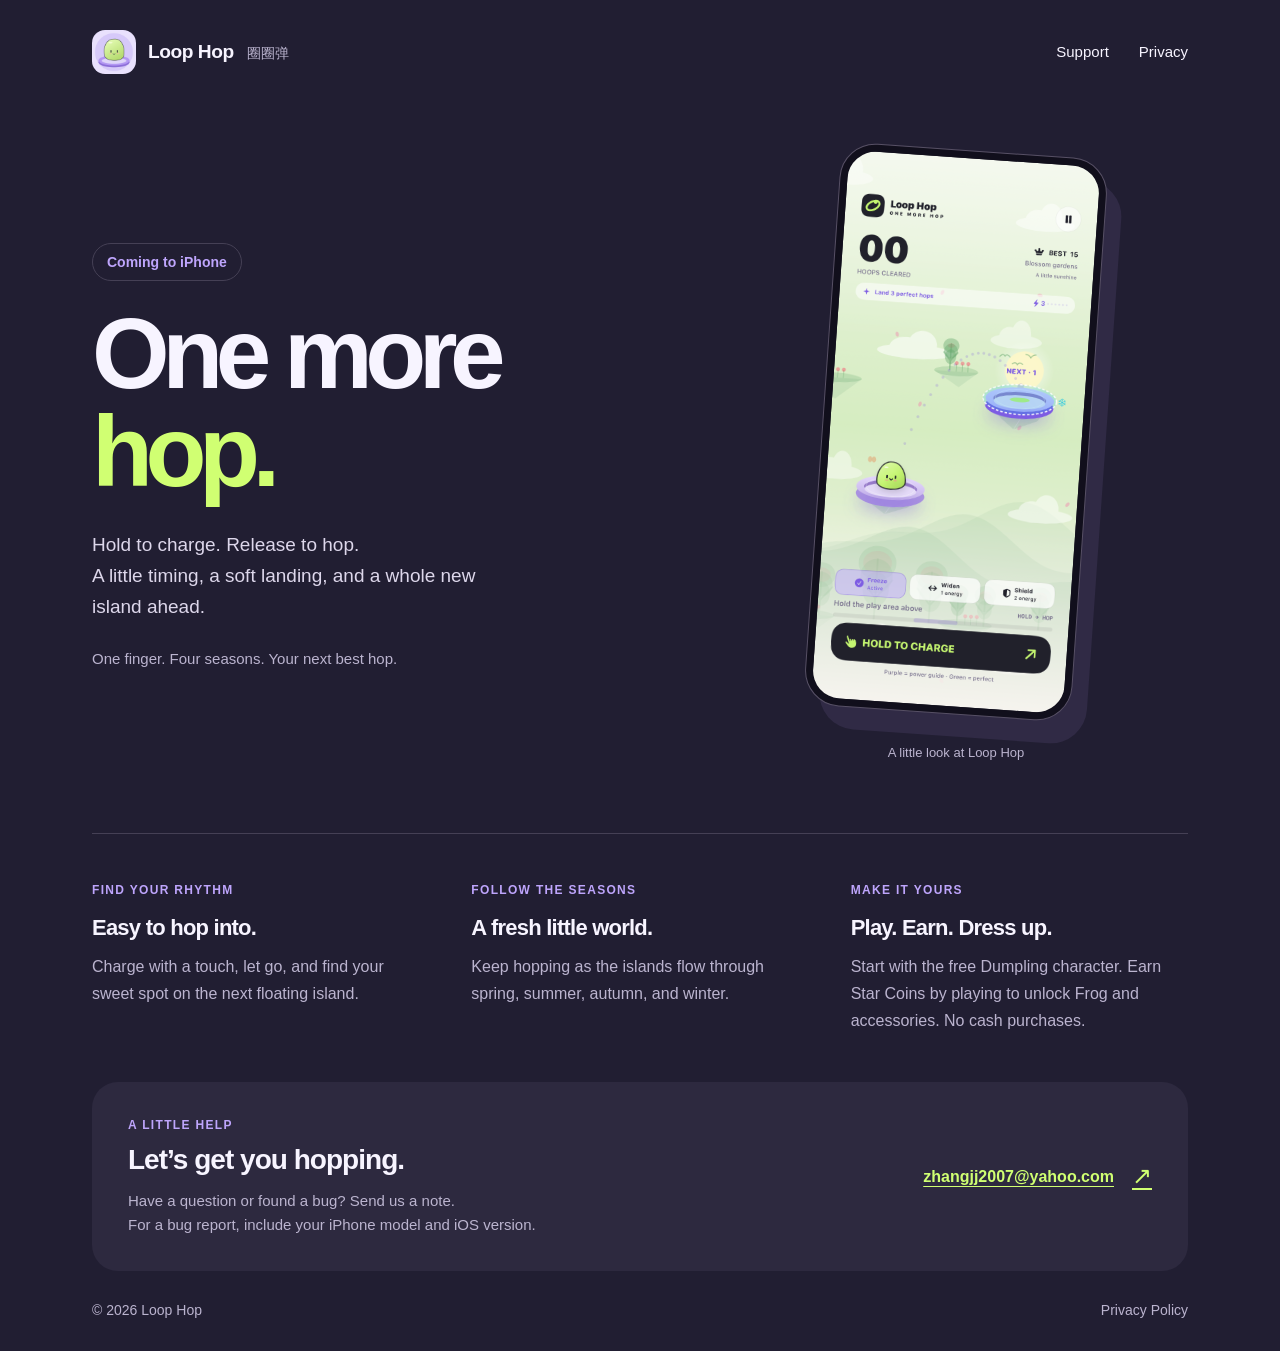
==== index.html @ cc68b2be "Publish Loop Hop website, support, and privacy policy" ====
<!doctype html>
<html lang="en">
<head>
  <meta charset="utf-8">
  <meta name="viewport" content="width=device-width, initial-scale=1">
  <meta name="theme-color" content="#211e32">
  <meta name="description" content="Loop Hop is a one-finger hopping game for iPhone. Hold to charge, release to hop, and explore floating islands through four seasons.">
  <link rel="canonical" href="https://peterjiajunzhang.github.io/">
  <title>Loop Hop — One more hop</title>
  <link rel="icon" type="image/png" href="assets/app-icon.png">
  <link rel="stylesheet" href="assets/style.css">
</head>
<body>
  <a class="skip-link" href="#main">Skip to content</a>
  <div class="site-shell">
    <header class="site-header">
      <a class="brand" href="./" aria-label="Loop Hop home">
        <img src="assets/app-icon.png" alt="" width="44" height="44">
        <span>Loop Hop <span class="brand-cn" lang="zh-Hans">圈圈弹</span></span>
      </a>
      <nav aria-label="Main navigation">
        <a href="#support">Support</a>
        <a href="privacy/">Privacy</a>
      </nav>
    </header>

    <main id="main">
      <section class="hero" aria-labelledby="hero-title">
        <div class="hero-copy">
          <p class="release-note">Coming to iPhone</p>
          <h1 id="hero-title">One more<br><span>hop.</span></h1>
          <p class="hero-description">Hold to charge. Release to hop.<br>A little timing, a soft landing, and a whole new island ahead.</p>
          <p class="play-note">One finger. Four seasons. Your next best hop.</p>
        </div>
        <figure class="game-preview">
          <div class="screen-wrap">
            <img class="game-screen" src="assets/gameplay.png" alt="Loop Hop gameplay: a smiling green character prepares to jump between floating islands in a spring garden." width="1320" height="2868" fetchpriority="high">
          </div>
          <figcaption>A little look at Loop Hop</figcaption>
        </figure>
      </section>

      <section class="game-details" aria-label="About the game">
        <div>
          <span class="detail-label">FIND YOUR RHYTHM</span>
          <h2>Easy to hop into.</h2>
          <p>Charge with a touch, let go, and find your sweet spot on the next floating island.</p>
        </div>
        <div>
          <span class="detail-label">FOLLOW THE SEASONS</span>
          <h2>A fresh little world.</h2>
          <p>Keep hopping as the islands flow through spring, summer, autumn, and winter.</p>
        </div>
        <div>
          <span class="detail-label">MAKE IT YOURS</span>
          <h2>Play. Earn. Dress up.</h2>
          <p>Start with the free Dumpling character. Earn Star Coins by playing to unlock Frog and accessories. No cash purchases.</p>
        </div>
      </section>

      <section class="support" id="support" aria-labelledby="support-title">
        <div>
          <p class="eyebrow">A LITTLE HELP</p>
          <h2 id="support-title">Let’s get you hopping.</h2>
          <p>Have a question or found a bug? Send us a note.<br>For a bug report, include your iPhone model and iOS version.</p>
        </div>
        <a class="email-link" href="mailto:zhangjj2007@yahoo.com"><span class="email-address">zhangjj2007@yahoo.com</span><span class="email-arrow" aria-hidden="true">↗</span></a>
      </section>
    </main>

    <footer class="site-footer">
      <span>© 2026 Loop Hop</span>
      <a href="privacy/">Privacy Policy</a>
    </footer>
  </div>
</body>
</html>
---- assets/style.css ----
:root {
  color-scheme: dark;
  --background: #211e32;
  --surface: #2d293f;
  --text: #f7f4ff;
  --muted: #bbb4cf;
  --lime: #d0ff72;
  --line: #454055;
  --purple: #bea5fc;
  font-family: -apple-system, BlinkMacSystemFont, "Segoe UI", sans-serif;
  font-synthesis: none;
  text-rendering: optimizeLegibility;
}
* { box-sizing: border-box; }
html { scroll-behavior: smooth; }
body { margin: 0; background: var(--background); color: var(--text); font-size: 1rem; line-height: 1.6; }
a { color: inherit; text-underline-offset: .24em; }
a:hover { color: var(--lime); }
a:focus-visible { outline: 3px solid var(--lime); outline-offset: 6px; border-radius: 4px; }
img { max-width: 100%; display: block; }
.site-shell { max-width: 1192px; padding: 0 48px; margin-inline: auto; }
.skip-link { position: absolute; left: 24px; top: -100px; background: var(--lime); color: var(--background); padding: 12px 20px; z-index: 10; border-radius: 12px; }
.skip-link:focus { top: 12px; color: var(--background); }
.site-header { display: flex; flex-wrap: wrap; justify-content: space-between; align-items: center; gap: 24px; padding: 30px 0; }
.brand { display: flex; align-items: center; gap: 12px; text-decoration: none; font-size: 1.2rem; font-weight: 750; letter-spacing: -.025em; }
.brand img { border-radius: 13px; }
.brand-cn { margin-left: 8px; font-size: .875rem; font-weight: 500; color: var(--muted); letter-spacing: 0; }
nav { display: flex; gap: 30px; font-size: .9375rem; }
nav a { text-decoration: none; }
.hero { display: grid; grid-template-columns: 1.2fr .8fr; align-items: center; gap: 72px; padding: 46px 34px 70px 0; }
.release-note { display: inline-block; margin: 0 0 24px; padding: 7px 14px; border: 1px solid var(--line); border-radius: 100px; font-size: .875rem; font-weight: 550; color: var(--purple); }
h1 { margin: 0; font-size: clamp(4.2rem, 7.8vw, 6.5rem); line-height: .98; font-weight: 850; letter-spacing: -.075em; }
h1 span { color: var(--lime); }
.hero-description { max-width: 420px; margin: 28px 0 0; font-size: 1.1875rem; line-height: 1.65; color: #ddd7eb; }
.play-note { color: var(--muted); font-size: .9375rem; margin: 24px 0 0; }
.game-preview { margin: 0; justify-self: center; width: 268px; max-width: 100%; }
.screen-wrap { padding: 7px; background: #110f1c; border: 1px solid #575065; border-radius: 36px; box-shadow: 16px 22px 0 #302a45; transform: rotate(4deg); }
.game-screen { width: 100%; height: auto; border-radius: 28px; }
figcaption { color: var(--muted); text-align: center; margin-top: 29px; font-size: .8125rem; }
.game-details { border-top: 1px solid var(--line); display: grid; grid-template-columns: repeat(3, 1fr); gap: 42px; padding: 42px 0 48px; }
.detail-label, .eyebrow { font-size: .75rem; font-weight: 700; letter-spacing: .11em; color: var(--purple); }
h2 { font-size: 1.375rem; letter-spacing: -.035em; line-height: 1.3; }
.game-details h2 { margin: 12px 0 10px; }
.game-details p { color: var(--muted); margin: 0; line-height: 1.7; }
.support { display: flex; align-items: center; justify-content: space-between; gap: 32px; background: var(--surface); padding: 34px 36px; border-radius: 26px; scroll-margin-top: 24px; }
.support .eyebrow { margin: 0 0 7px; }
.support h2 { margin: 0 0 10px; font-size: 1.75rem; }
.support p:not(.eyebrow) { color: var(--muted); margin: 0; font-size: .9375rem; }
.email-link { display: inline-flex; align-items: center; gap: 18px; min-width: 0; max-width: 100%; color: var(--lime); font-size: 1rem; font-weight: 600; }
.email-address { min-width: 0; overflow-wrap: anywhere; }
.email-arrow { flex: 0 0 auto; text-decoration: none; font-size: 1.5rem; }
.site-footer { display: flex; align-items: center; justify-content: space-between; padding: 28px 0 30px; font-size: .875rem; color: var(--muted); }
.site-footer a { text-decoration: none; }
.policy { max-width: 740px; margin: 34px auto 64px; }
.back-link { display: inline-block; color: var(--purple); font-size: .9375rem; margin-bottom: 30px; }
.policy h1 { font-size: clamp(2.4rem, 6vw, 3.7rem); line-height: 1.1; letter-spacing: -.055em; }
.policy .updated { margin: 17px 0 35px; color: var(--muted); font-size: .875rem; }
.policy-content h2 { font-size: 1.375rem; margin: 34px 0 12px; }
.policy-content p, .policy-content li { color: #ddd7eb; line-height: 1.8; }
.policy-content p { margin: 12px 0; }
.policy-content ul { padding-left: 24px; }
.policy-content li { padding-left: 4px; margin: 7px 0; }
.policy-content a { color: var(--lime); overflow-wrap: anywhere; }
@media (max-width: 900px) {
  .site-shell { padding-inline: 32px; }
  .hero { gap: 44px; padding-right: 20px; }
  .game-preview { width: 235px; }
  .game-details { gap: 25px; }
  .support { align-items: flex-start; flex-direction: column; gap: 22px; }
}
@media (max-width: 640px) {
  .site-shell { padding-inline: 24px; }
  .site-header { padding: 22px 0; gap: 16px; }
  .brand { font-size: 1.0625rem; gap: 10px; }
  .brand img { width: 38px; height: 38px; border-radius: 11px; }
  .brand-cn { display: none; }
  nav { gap: 18px; font-size: .875rem; }
  .hero { grid-template-columns: 1fr; gap: 42px; padding: 30px 0 48px; }
  .hero-copy { text-align: center; }
  .release-note { margin-bottom: 22px; }
  h1 { font-size: clamp(2.5rem, 17vw, 6rem); }
  .hero-description { margin: 25px auto 0; max-width: 370px; font-size: 1.0625rem; }
  .play-note { margin-top: 20px; font-size: .875rem; }
  .game-preview { width: 235px; }
  .screen-wrap { transform: rotate(3deg); box-shadow: 10px 15px 0 #302a45; }
  figcaption { margin-top: 25px; }
  .game-details { grid-template-columns: 1fr; gap: 28px; padding: 34px 0; }
  .game-details h2 { margin-top: 9px; }
  .game-details p { max-width: 450px; }
  .support { padding: 27px 24px; border-radius: 22px; }
  .support h2 { font-size: 1.55rem; }
  .email-link { font-size: .9375rem; gap: 12px; overflow-wrap: anywhere; }
  .policy { margin-top: 25px; margin-bottom: 40px; }
  .policy-content h2 { margin-top: 29px; }
}
@media (prefers-reduced-motion: reduce) { html { scroll-behavior: auto; } }
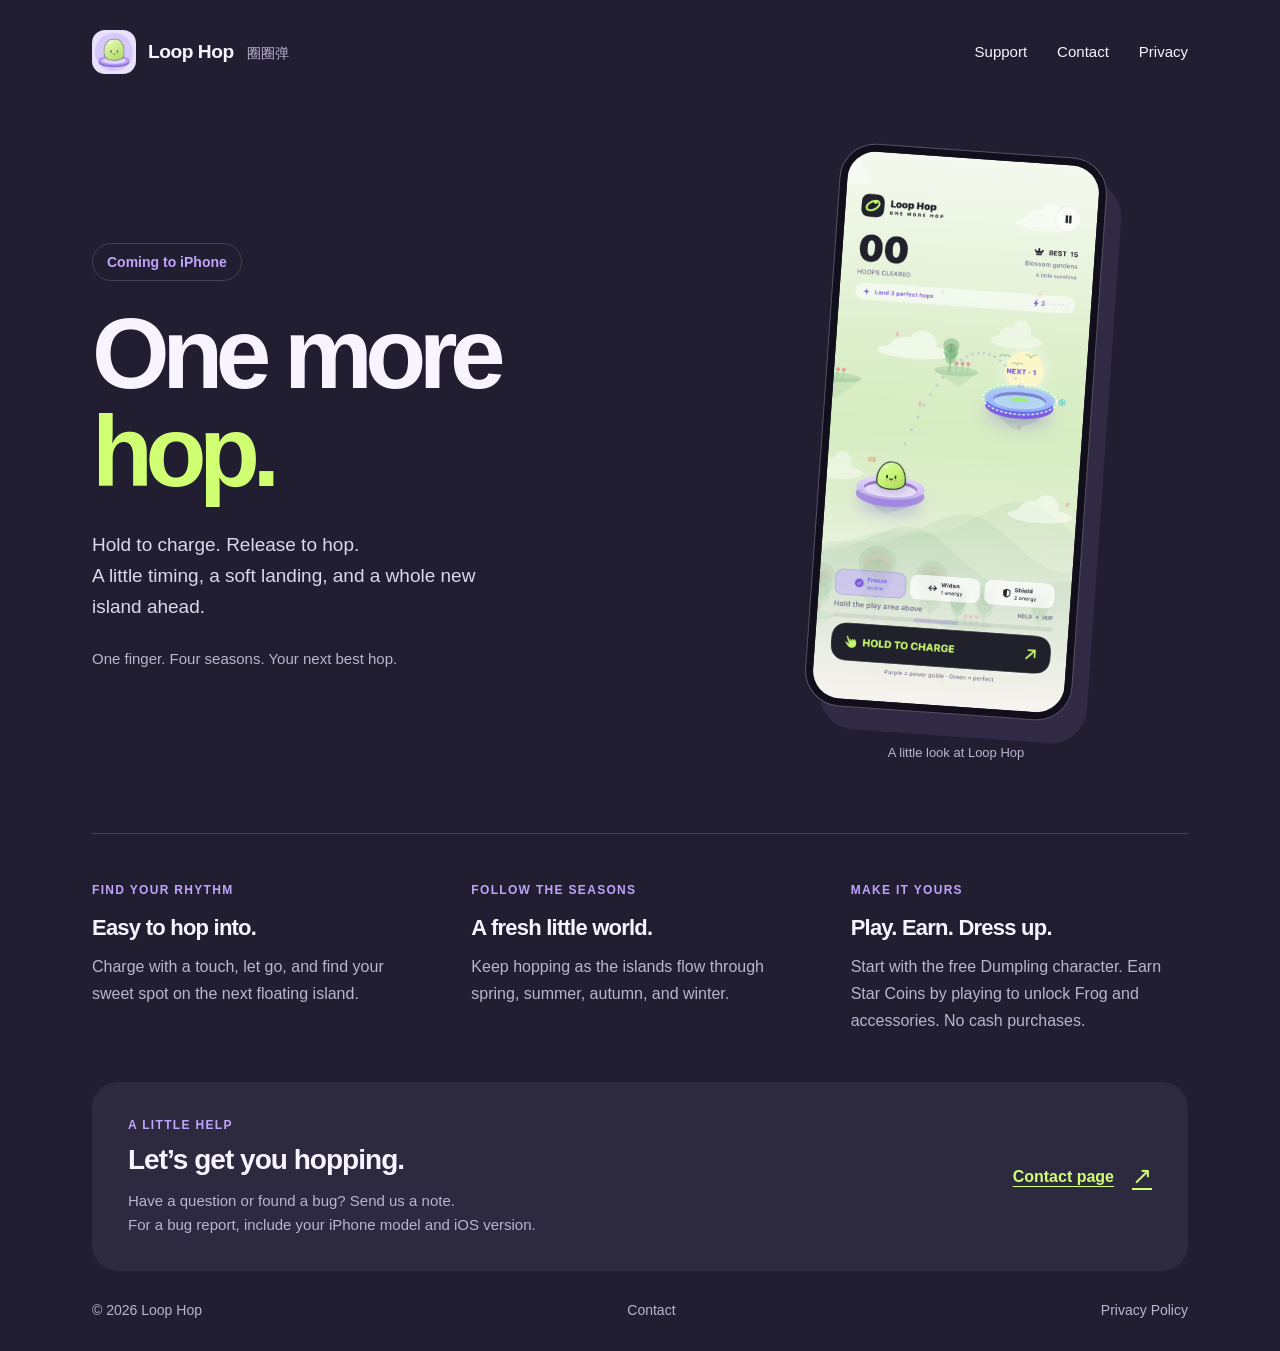
==== commit 20129213: "Move support email to contact page link" ====
--- a/index.html
+++ b/index.html
@@ -5,7 +5,7 @@
   <meta name="viewport" content="width=device-width, initial-scale=1">
   <meta name="theme-color" content="#211e32">
   <meta name="description" content="Loop Hop is a one-finger hopping game for iPhone. Hold to charge, release to hop, and explore floating islands through four seasons.">
-  <link rel="canonical" href="https://peterjiajunzhang.github.io/">
+  <link rel="canonical" href="https://peterjiajunzhang.github.io/LoopHopCom/">
   <title>Loop Hop — One more hop</title>
   <link rel="icon" type="image/png" href="assets/app-icon.png">
   <link rel="stylesheet" href="assets/style.css">
@@ -20,6 +20,7 @@
       </a>
       <nav aria-label="Main navigation">
         <a href="#support">Support</a>
+        <a href="contact/">Contact</a>
         <a href="privacy/">Privacy</a>
       </nav>
     </header>
@@ -64,12 +65,13 @@
           <h2 id="support-title">Let’s get you hopping.</h2>
           <p>Have a question or found a bug? Send us a note.<br>For a bug report, include your iPhone model and iOS version.</p>
         </div>
-        <a class="email-link" href="mailto:zhangjj2007@yahoo.com"><span class="email-address">zhangjj2007@yahoo.com</span><span class="email-arrow" aria-hidden="true">↗</span></a>
+        <a class="email-link" href="contact/">Contact page<span class="email-arrow" aria-hidden="true">↗</span></a>
       </section>
     </main>
 
     <footer class="site-footer">
       <span>© 2026 Loop Hop</span>
+      <a href="contact/">Contact</a>
       <a href="privacy/">Privacy Policy</a>
     </footer>
   </div>
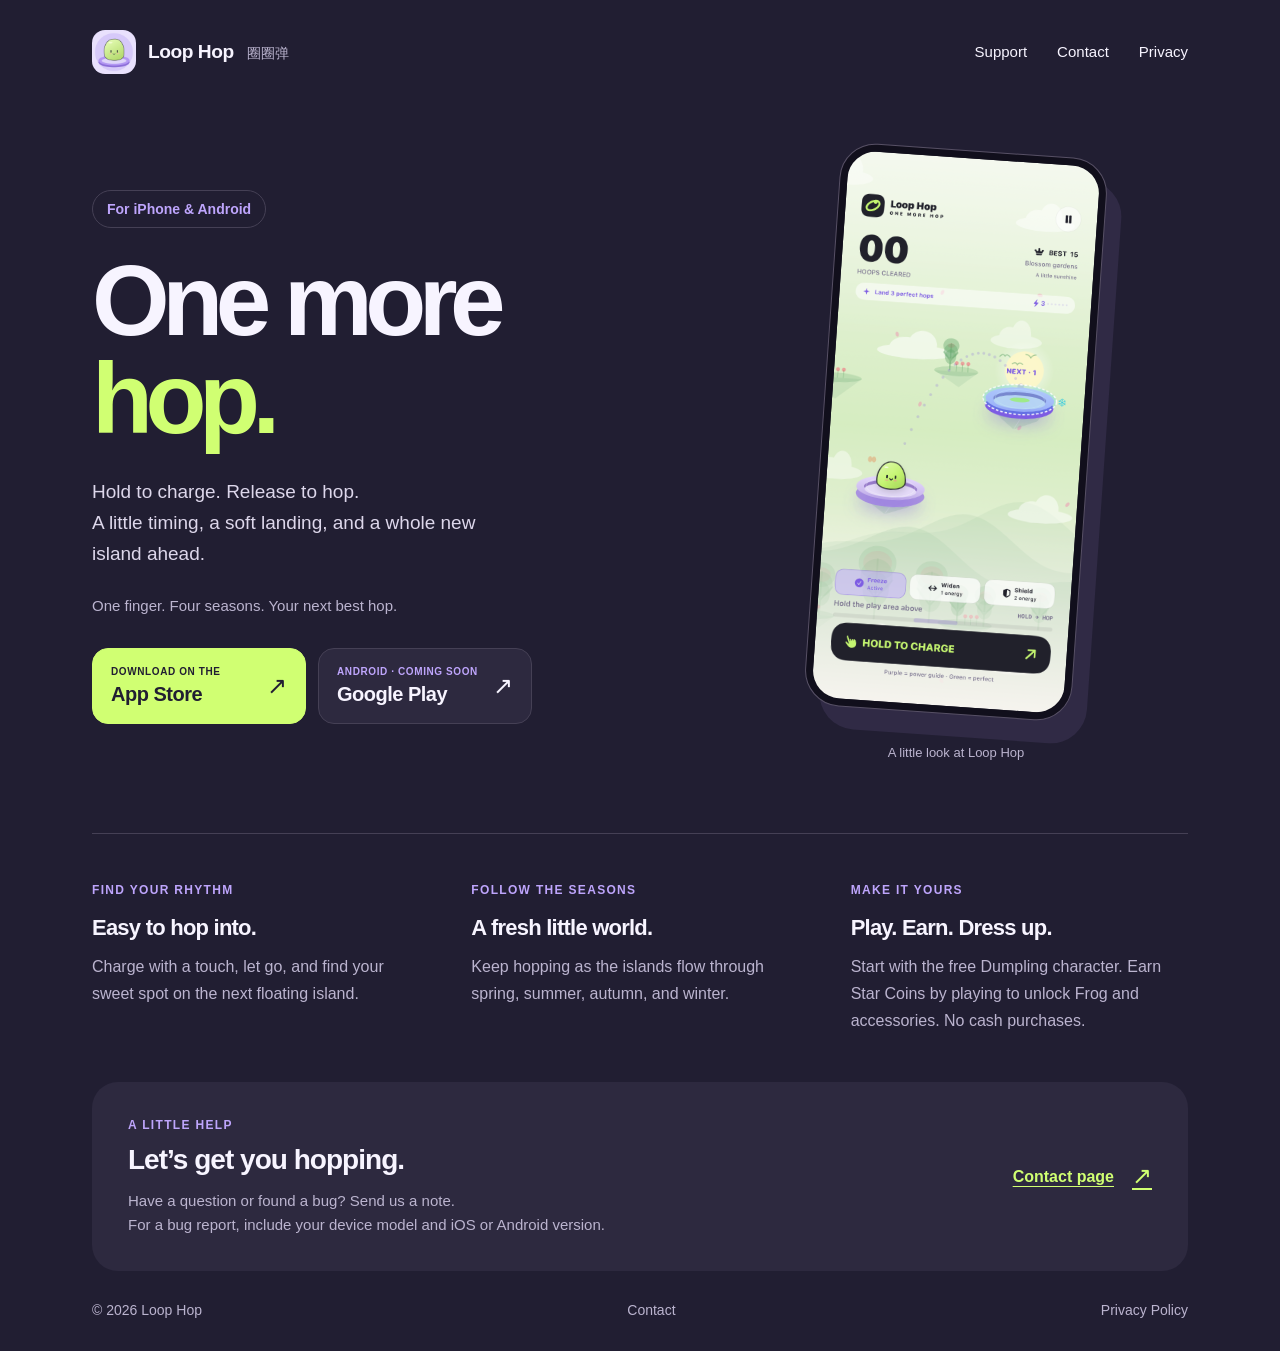
==== commit b8463e88: "Add App Store and Android Google Play download links" ====
--- a/index.html
+++ b/index.html
@@ -4,8 +4,8 @@
   <meta charset="utf-8">
   <meta name="viewport" content="width=device-width, initial-scale=1">
   <meta name="theme-color" content="#211e32">
-  <meta name="description" content="Loop Hop is a one-finger hopping game for iPhone. Hold to charge, release to hop, and explore floating islands through four seasons.">
-  <link rel="canonical" href="https://peterjiajunzhang.github.io/LoopHopCom/">
+  <meta name="description" content="Loop Hop is a one-finger hopping game for iPhone and Android. Hold to charge, release to hop, and explore floating islands through four seasons.">
+  <link rel="canonical" href="https://loop-hop-com.vercel.app/">
   <title>Loop Hop — One more hop</title>
   <link rel="icon" type="image/png" href="assets/app-icon.png">
   <link rel="stylesheet" href="assets/style.css">
@@ -28,10 +28,20 @@
     <main id="main">
       <section class="hero" aria-labelledby="hero-title">
         <div class="hero-copy">
-          <p class="release-note">Coming to iPhone</p>
+          <p class="release-note">For iPhone &amp; Android</p>
           <h1 id="hero-title">One more<br><span>hop.</span></h1>
           <p class="hero-description">Hold to charge. Release to hop.<br>A little timing, a soft landing, and a whole new island ahead.</p>
           <p class="play-note">One finger. Four seasons. Your next best hop.</p>
+          <div class="download-links" aria-label="Download Loop Hop">
+            <a class="store-link store-link-primary" href="https://apps.apple.com/app/id6815862724" target="_blank" rel="noopener noreferrer" aria-label="Download Loop Hop on the App Store (opens in a new tab)">
+              <span><span class="store-platform">DOWNLOAD ON THE</span><span class="store-name">App Store</span></span>
+              <span class="store-arrow" aria-hidden="true">↗</span>
+            </a>
+            <a class="store-link" href="https://play.google.com/store/apps/details?id=com.loop.loophop" target="_blank" rel="noopener noreferrer" aria-label="Loop Hop on Google Play — Android coming soon (opens in a new tab)">
+              <span><span class="store-platform">ANDROID · COMING SOON</span><span class="store-name">Google Play</span></span>
+              <span class="store-arrow" aria-hidden="true">↗</span>
+            </a>
+          </div>
         </div>
         <figure class="game-preview">
           <div class="screen-wrap">
@@ -63,7 +73,7 @@
         <div>
           <p class="eyebrow">A LITTLE HELP</p>
           <h2 id="support-title">Let’s get you hopping.</h2>
-          <p>Have a question or found a bug? Send us a note.<br>For a bug report, include your iPhone model and iOS version.</p>
+          <p>Have a question or found a bug? Send us a note.<br>For a bug report, include your device model and iOS or Android version.</p>
         </div>
         <a class="email-link" href="contact/">Contact page<span class="email-arrow" aria-hidden="true">↗</span></a>
       </section>
--- a/assets/style.css
+++ b/assets/style.css
@@ -33,6 +33,15 @@
 h1 span { color: var(--lime); }
 .hero-description { max-width: 420px; margin: 28px 0 0; font-size: 1.1875rem; line-height: 1.65; color: #ddd7eb; }
 .play-note { color: var(--muted); font-size: .9375rem; margin: 24px 0 0; }
+.download-links { display: flex; flex-wrap: wrap; gap: 12px; max-width: 440px; margin-top: 30px; }
+.store-link { display: flex; flex: 1 1 185px; justify-content: space-between; align-items: center; gap: 14px; min-width: 0; min-height: 76px; padding: 14px 18px; border: 1px solid var(--line); border-radius: 16px; background: var(--surface); color: var(--text); text-align: left; text-decoration: none; }
+.store-link:hover { border-color: var(--purple); color: var(--text); background: #38314d; }
+.store-link-primary { background: var(--lime); border-color: var(--lime); color: var(--background); }
+.store-link-primary:hover { background: #ddff9b; border-color: #ddff9b; color: var(--background); }
+.store-platform { display: block; font-size: .625rem; font-weight: 700; letter-spacing: .06em; line-height: 1.4; }
+.store-link:not(.store-link-primary) .store-platform { color: var(--purple); }
+.store-name { display: block; margin-top: 3px; font-size: 1.25rem; font-weight: 750; line-height: 1.2; letter-spacing: -.025em; }
+.store-arrow { flex: 0 0 auto; font-size: 1.5rem; }
 .game-preview { margin: 0; justify-self: center; width: 268px; max-width: 100%; }
 .screen-wrap { padding: 7px; background: #110f1c; border: 1px solid #575065; border-radius: 36px; box-shadow: 16px 22px 0 #302a45; transform: rotate(4deg); }
 .game-screen { width: 100%; height: auto; border-radius: 28px; }
@@ -81,6 +90,7 @@
   h1 { font-size: clamp(2.5rem, 17vw, 6rem); }
   .hero-description { margin: 25px auto 0; max-width: 370px; font-size: 1.0625rem; }
   .play-note { margin-top: 20px; font-size: .875rem; }
+  .download-links { margin: 26px auto 0; }
   .game-preview { width: 235px; }
   .screen-wrap { transform: rotate(3deg); box-shadow: 10px 15px 0 #302a45; }
   figcaption { margin-top: 25px; }
